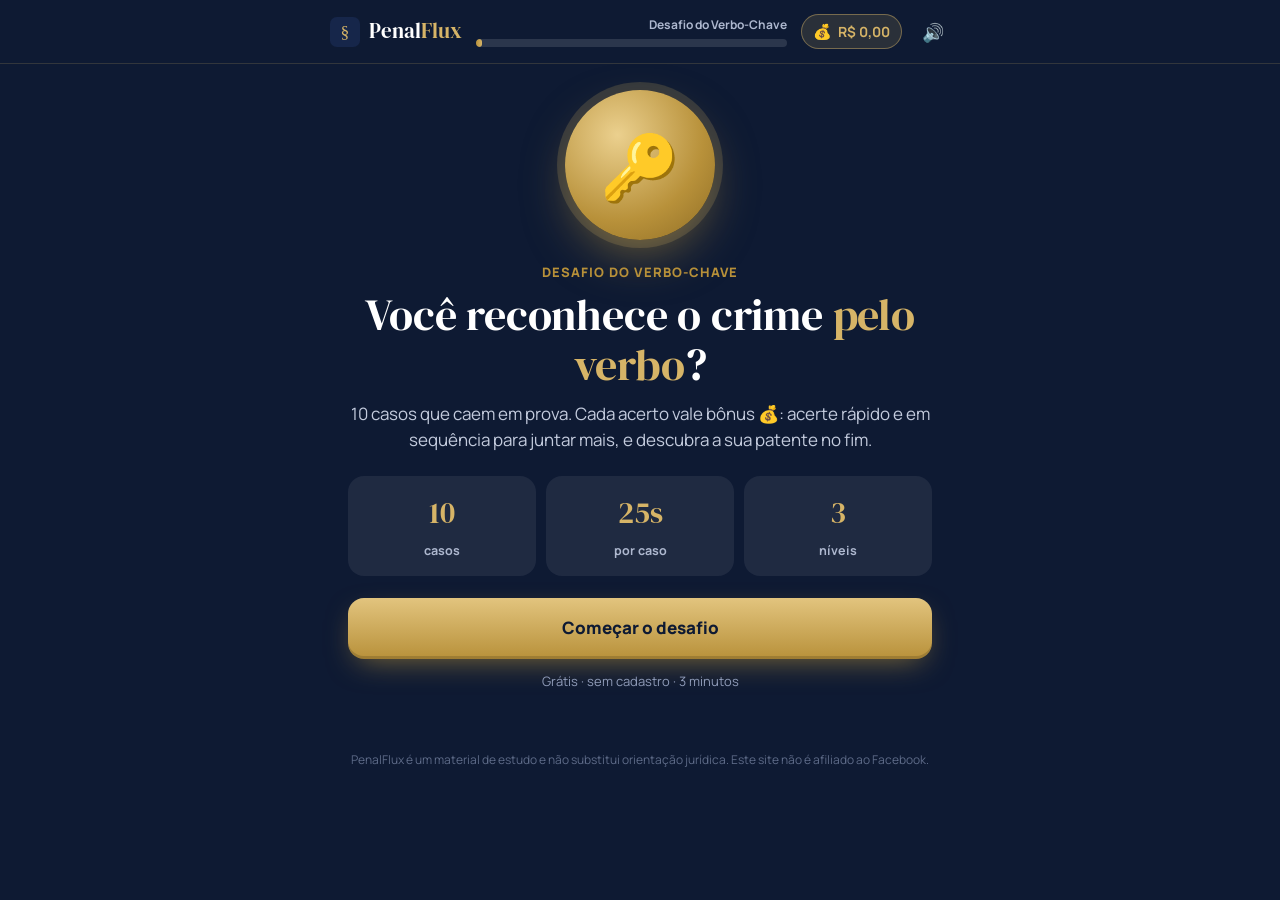
==== index.html @ 619a13f4 "Desafio do Verbo-Chave vira a página principal (/ e /j/); página de vendas vai para /vendas/ e /j/ve" ====
<!DOCTYPE html>
<html lang="pt-BR">
<head>
<meta charset="UTF-8">
<meta name="viewport" content="width=device-width, initial-scale=1">
<title>Desafio do Verbo-Chave · PenalFlux</title>
<meta name="description" content="10 casos reais de Direito Penal. Descubra o crime pelo verbo, junte bônus e veja sua patente.">
<link rel="preconnect" href="https://fonts.googleapis.com"><link rel="preconnect" href="https://fonts.gstatic.com" crossorigin>
<link href="https://fonts.googleapis.com/css2?family=DM+Serif+Display&family=Manrope:wght@400;500;700;800&display=swap" rel="stylesheet">
<link rel="stylesheet" href="/j/qz/q.css?v=4">
<style>
body{background:var(--navy)}
.qtop{border-bottom:1px solid rgba(214,180,103,.18)}
.stage{color:#fff}
.hud{display:flex;gap:8px;justify-content:space-between;align-items:center;margin-bottom:16px}
.chip{background:rgba(255,255,255,.07);border:1px solid rgba(255,255,255,.1);border-radius:99px;padding:7px 13px;font-weight:800;font-size:14px;display:flex;gap:6px;align-items:center;white-space:nowrap}
.chip.hot{background:rgba(214,180,103,.16);border-color:rgba(214,180,103,.5);color:var(--gold2)}
.timer{height:6px;border-radius:99px;background:rgba(255,255,255,.1);overflow:hidden;margin-bottom:18px}
.timer i{display:block;height:100%;background:linear-gradient(90deg,#7BD3A8,var(--gold2));width:100%;transition:width 1s linear}
.timer.low i{background:#E06A7A}
.case{background:#fff;color:var(--ink);border-radius:22px;padding:22px}
.case .lvl{font-size:12.5px;font-weight:800;letter-spacing:.08em;text-transform:uppercase;color:var(--gold)}
.case p.sc{font-size:18px;line-height:1.5;margin-top:8px}
.case .opts{margin-top:18px}
.exp{margin-top:14px;border-radius:16px;padding:16px;font-size:15.5px;background:var(--bg)}
.exp .vb{display:inline-block;font-family:var(--serif);font-size:24px;background:linear-gradient(100deg,transparent 2%,var(--goldhl) 4%,var(--goldhl) 96%,transparent 98%) no-repeat 0 85%/100% 45%;margin:4px 0}
.pts{position:fixed;left:50%;top:38%;transform:translate(-50%,-50%);font-family:var(--serif);font-size:54px;color:var(--gold2);pointer-events:none;animation:pop 1s ease forwards;text-shadow:0 6px 30px rgba(0,0,0,.4);z-index:30}
@keyframes pop{0%{opacity:0;transform:translate(-50%,-30%) scale(.6)}25%{opacity:1;transform:translate(-50%,-50%) scale(1.08)}100%{opacity:0;transform:translate(-50%,-110%) scale(1)}}
.conf{position:fixed;top:40%;left:50%;font-size:22px;pointer-events:none;z-index:29;animation:fly 1s ease-out forwards}
@keyframes fly{to{transform:translate(var(--x),var(--y)) rotate(var(--r));opacity:0}}
.shake{animation:shake .4s}
@keyframes shake{25%{transform:translateX(-6px)}50%{transform:translateX(6px)}75%{transform:translateX(-3px)}}
.badge-big{width:150px;height:150px;margin:0 auto;border-radius:50%;background:radial-gradient(circle at 35% 30%,#EBD08E,#B8913A 60%,#8E6C24);display:flex;align-items:center;justify-content:center;font-size:64px;box-shadow:0 0 0 8px rgba(214,180,103,.18),0 20px 50px -10px rgba(184,145,58,.6);animation:in .6s ease both}
.stats{display:grid;grid-template-columns:repeat(3,1fr);gap:10px;margin-top:20px}
.stats div{background:rgba(255,255,255,.07);border-radius:16px;padding:14px 6px;text-align:center}
.stats b{display:block;font-family:var(--serif);font-weight:400;font-size:30px;color:var(--gold2)}
.stats span{font-size:12.5px;color:#AEB8CF;font-weight:700}
.dots{display:flex;gap:6px;justify-content:center;margin-top:16px}
.dots i{width:12px;height:12px;border-radius:50%;background:rgba(255,255,255,.15)}
.dots i.ok{background:#7BD3A8}.dots i.no{background:#E06A7A}
.rev{background:#fff;color:var(--ink);border-radius:20px;padding:18px;margin-top:18px}
.rev li{margin:6px 0 0 18px;font-size:15px}
.light{background:var(--bg);color:var(--ink);border-radius:24px;padding:22px 16px;margin:24px -6px 0}
footer{color:#5E6B88}
</style>
<script>!function(f,b,e,v,n,t,s){if(f.fbq)return;n=f.fbq=function(){n.callMethod?n.callMethod.apply(n,arguments):n.queue.push(arguments)};if(!f._fbq)f._fbq=n;n.push=n;n.loaded=!0;n.version='2.0';n.queue=[];t=b.createElement(e);t.async=!0;t.src=v;s=b.getElementsByTagName(e)[0];s.parentNode.insertBefore(t,s)}(window,document,'script','https://connect.facebook.net/en_US/fbevents.js');fbq('init','1021288667656467');fbq('track','PageView');</script>
<noscript><img height="1" width="1" style="display:none" src="https://www.facebook.com/tr?id=1021288667656467&ev=PageView&noscript=1"/></noscript>
<script src="https://tracker.appdigitalhub.com.br/tracker.js" async data-endpoint="https://tracker.appdigitalhub.com.br" data-checkout="appdigitalhub.com.br/c/"></script>
</head>
<body>
<header class="qtop"><div class="in">
  <div class="qlogo"><svg viewBox="0 0 512 512" aria-hidden="true"><rect width="512" height="512" rx="116" fill="#16264A"/><text x="256" y="350" text-anchor="middle" font-family="Georgia,serif" font-size="300" fill="#D6B467">§</text></svg><b style="font-weight:400">Penal<span>Flux</span></b></div>
  <div class="prog"><small id="pt">Desafio do Verbo-Chave</small><div class="bar"><i id="pb"></i></div></div>
  <span id="wl"></span>
</div></header>
<main class="stage" id="stage"></main>
<footer>PenalFlux é um material de estudo e não substitui orientação jurídica. Este site não é afiliado ao Facebook.</footer>
<div class="scrim" id="scrim" role="dialog" aria-modal="true"><div class="modal" id="modal"></div></div>
<script src="/j/qz/depoimentos.js?v=1"></script>
<script src="/j/qz/fx.js?v=1"></script>
<script src="/j/qz/oferta.js?v=5"></script>
<script>
(function () {
  'use strict';
  var TIME = 25;
  var C = [
    { lvl: 'Nível 1 · Crimes contra o patrimônio', s: 'No ponto de ônibus, alguém tira o celular do bolso de uma pessoa distraída, sem que ela perceba.', o: [['Furto', 'art. 155'], ['Roubo', 'art. 157'], ['Estelionato', 'art. 171']], a: 0, vb: 'subtrair', e: '<b>Subtrair</b> coisa alheia, sem violência nem ameaça, é furto. Se tivesse empurrado ou ameaçado a vítima, seria roubo.' },
    { lvl: 'Nível 1 · Crimes contra o patrimônio', s: 'Um homem mostra uma faca e manda a vítima entregar o celular. Ela entrega com medo.', o: [['Furto', 'art. 155'], ['Roubo', 'art. 157'], ['Extorsão', 'art. 158']], a: 1, vb: 'subtrair mediante grave ameaça', e: 'É o mesmo <b>subtrair</b> do furto, mas com <b>grave ameaça</b> ou violência. Essa expressão transforma o furto em roubo e muda a pena.' },
    { lvl: 'Nível 1 · Crimes contra o patrimônio', s: 'Um falso vendedor anuncia uma TV na internet, convence a vítima de que o produto existe e ela faz o Pix. A TV nunca chega.', o: [['Furto mediante fraude', 'art. 155, § 4º'], ['Estelionato', 'art. 171'], ['Extorsão', 'art. 158']], a: 1, vb: 'obter vantagem induzindo em erro', e: 'No estelionato a vítima é <b>induzida em erro</b> e entrega o dinheiro por vontade própria. No furto mediante fraude, a fraude só distrai a vítima para o agente <b>subtrair</b>.' },
    { lvl: 'Nível 1 · Crimes contra o patrimônio', s: 'Lucas pega emprestado o notebook de um amigo. Semanas depois, decide ficar com ele e vende o aparelho.', o: [['Furto', 'art. 155'], ['Estelionato', 'art. 171'], ['Apropriação indébita', 'art. 168']], a: 2, vb: 'apropriar-se', e: 'Lucas já tinha a <b>posse</b> do notebook (emprestado) e depois resolveu <b>se apropriar</b> dele: apropriação indébita. Não houve subtração, então não é furto.' },
    { lvl: 'Nível 1 · Crimes contra o patrimônio', s: 'Um criminoso liga para o comerciante: “ou você me deposita R$ 500 todo mês, ou eu ponho fogo na sua loja”.', o: [['Roubo', 'art. 157'], ['Extorsão', 'art. 158'], ['Ameaça', 'art. 147']], a: 1, vb: 'constranger para obter vantagem', e: 'Ele <b>constrange</b> a vítima, com grave ameaça, a fazer algo (depositar) para obter <b>vantagem econômica</b>: extorsão. No roubo, o agente subtrai a coisa na hora.' },
    { lvl: 'Nível 2 · Crimes contra a administração pública', s: 'O fiscal diz ao dono do bar: “ou você me paga R$ 5 mil, ou eu interdito o seu estabelecimento”.', o: [['Concussão', 'art. 316'], ['Corrupção passiva', 'art. 317'], ['Corrupção ativa', 'art. 333']], a: 0, vb: 'exigir', e: 'Servidor que <b>exige</b> vantagem em razão da função comete concussão. Se ele só tivesse <b>pedido</b>, seria corrupção passiva.' },
    { lvl: 'Nível 2 · Crimes contra a administração pública', s: 'O servidor do cartório diz: “se você me der R$ 100, eu adianto o seu processo na fila”.', o: [['Concussão', 'art. 316'], ['Corrupção passiva', 'art. 317'], ['Prevaricação', 'art. 319']], a: 1, vb: 'solicitar', e: '<b>Solicitar</b> (pedir) ou <b>receber</b> vantagem indevida é corrupção passiva. Não houve imposição, então não é concussão.' },
    { lvl: 'Nível 2 · Crimes contra a administração pública', s: 'Parado na blitz, o motorista estende R$ 200 ao policial e diz: “deixa passar essa”.', o: [['Corrupção ativa', 'art. 333'], ['Corrupção passiva', 'art. 317'], ['Concussão', 'art. 316']], a: 0, vb: 'oferecer', e: 'Quem <b>oferece</b> vantagem ao servidor comete corrupção ativa. O policial que aceitasse responderia por corrupção passiva.' },
    { lvl: 'Nível 2 · Crimes contra a administração pública', s: 'Um servidor leva para casa, e fica para si, o notebook da repartição que estava sob a guarda dele por causa do cargo.', o: [['Furto', 'art. 155'], ['Apropriação indébita', 'art. 168'], ['Peculato', 'art. 312']], a: 2, vb: 'apropriar-se', e: 'Funcionário público que <b>se apropria</b> de bem que tem a posse <b>em razão do cargo</b> comete peculato. Se fosse um particular, seria apropriação indébita.' },
    { lvl: 'Chefão · A pegadinha das bancas', s: 'Irritado, João escreve no grupo do trabalho que o colega Pedro “é um ladrão”, sem contar nenhum fato.', o: [['Calúnia', 'art. 138'], ['Difamação', 'art. 139'], ['Injúria', 'art. 140']], a: 2, vb: 'ofender a dignidade', e: 'Chamar alguém de ladrão, sem apontar um fato concreto, é <b>injúria</b>: ofende a dignidade. Calúnia exige <b>imputar falsamente um fato</b> definido como crime (“ele furtou o celular da Maria ontem”).' }
  ];
  var st = document.getElementById('stage'), pb = document.getElementById('pb'), pt = document.getElementById('pt');
  var i = 0, streak = 0, best = 0, res = [], timer = null, left = TIME;
  var X = window.PFX, EARN = { acerto: 0, rapido: 0, seq: 0 };
  var wl = document.getElementById('wl'); X.wallet(wl.parentNode); X.muteButton(wl.parentNode); wl.remove();

  function intro() {
    pb.style.width = '2%';
    st.innerHTML = '<div class="screen center"><div class="badge-big">🔑</div>' +
      '<span class="kicker" style="display:block;margin-top:22px">Desafio do Verbo-Chave</span>' +
      '<h1 style="font-size:clamp(32px,8vw,44px);margin-top:8px">Você reconhece o crime <span style="color:var(--gold2)">pelo verbo</span>?</h1>' +
      '<p style="color:#C3CBDD;margin-top:12px;font-size:17px">10 casos que caem em prova. Cada acerto vale bônus 💰: acerte rápido e em sequência para juntar mais, e descubra a sua patente no fim.</p>' +
      '<div class="stats" style="margin-top:22px"><div><b>' + C.length + '</b><span>casos</span></div><div><b>' + TIME + 's</b><span>por caso</span></div><div><b>3</b><span>níveis</span></div></div>' +
      '<button class="btn gold block" id="go" style="margin-top:22px">Começar o desafio</button><p style="margin-top:12px;font-size:13px;color:#8F9BB8">Grátis · sem cadastro · 3 minutos</p></div>';
    document.getElementById('go').onclick = function () { X.play('select'); window.PFOffer.trackCustom('QuizStart', { quiz: 'desafio' }); play(); };
  }

  function hud() {
    return '<div class="hud"><span class="chip">Caso ' + (i + 1) + '/' + C.length + '</span><span class="chip">' + res.filter(function (r) { return r.ok; }).length + ' acertos</span><span class="chip ' + (streak >= 2 ? 'hot' : '') + '">🔥 ' + streak + '</span></div>';
  }

  function play() {
    var c = C[i]; left = TIME;
    pb.style.width = Math.round(i / C.length * 100) + '%'; pt.textContent = 'Caso ' + (i + 1) + ' de ' + C.length;
    st.innerHTML = '<div class="screen">' + hud() + '<div class="timer" id="tm"><i id="ti"></i></div>' +
      '<div class="case" id="cs"><span class="lvl">' + c.lvl + '</span><p class="sc">' + c.s + '</p><p class="muted" style="margin-top:6px">Qual é o crime?</p>' +
      '<div class="opts">' + c.o.map(function (o, k) { return '<button class="opt" data-k="' + k + '"><span class="em">' + 'ABC'[k] + '</span><span>' + o[0] + '<small>' + o[1] + '</small></span></button>'; }).join('') + '</div><div id="ex"></div></div></div>';
    st.querySelectorAll('.opt').forEach(function (b) { b.onclick = function () { answer(+b.dataset.k); }; });
    var ti = document.getElementById('ti'), tm = document.getElementById('tm');
    requestAnimationFrame(function () { ti.style.width = '100%'; });
    clearInterval(timer);
    timer = setInterval(function () {
      left--; ti.style.width = Math.max(0, left / TIME * 100) + '%';
      if (left <= 7) { tm.classList.add('low'); if (left > 0) X.play('tick'); }
      if (left <= 0) { clearInterval(timer); answer(-1); }
    }, 1000);
    window.scrollTo(0, 0);
  }

  function burst() {
    var em = ['⭐', '✨', '🔑', '⚖️'];
    for (var k = 0; k < 14; k++) {
      var d = document.createElement('span'); d.className = 'conf'; d.textContent = em[k % em.length];
      d.style.setProperty('--x', (Math.random() * 320 - 160) + 'px'); d.style.setProperty('--y', (Math.random() * -260 - 40) + 'px'); d.style.setProperty('--r', (Math.random() * 360) + 'deg');
      document.body.appendChild(d); setTimeout(function (n) { return function () { n.remove(); }; }(d), 1100);
    }
  }

  function answer(k) {
    clearInterval(timer);
    var c = C[i], ok = k === c.a, gained = 0;
    st.querySelectorAll('.opt').forEach(function (x, j) { x.disabled = true; if (j === c.a) x.classList.add('right'); else if (j === k) x.classList.add('wrong'); });
    if (ok) {
      streak++; best = Math.max(best, streak);
      X.play('right'); X.buzz(30); burst();
      var btn = st.querySelectorAll('.opt')[c.a];
      // acerto R$ 0,50 · rápido (15 s ou mais sobrando) + R$ 0,20 · sequência de 3 ou mais + R$ 0,10 (o teto deixa espaço para o bônus de conclusão)
      var cap = function (v) { return Math.max(0, Math.min(v, 9 - X.total)); };
      var a1 = cap(0.5), a2 = left >= 15 ? cap(0.5 + 0.2) - a1 : 0, a3 = streak >= 3 ? cap(a1 + a2 + 0.1) - a1 - a2 : 0;
      a2 = Math.max(0, Math.round(a2 * 100) / 100); a3 = Math.max(0, Math.round(a3 * 100) / 100);
      gained = a1 + a2 + a3;
      EARN.acerto += X.earn(a1, '', btn); EARN.rapido += a2; EARN.seq += a3;
      if (a2 + a3 > 0) setTimeout(function () { X.earn(a2 + a3, a3 ? 'sequência' : 'rápido', document.getElementById('cs')); }, 450);
    } else { streak = 0; X.play('wrong'); X.buzz([40, 60, 40]); document.getElementById('cs').classList.add('shake'); }
    res.push({ ok: ok, c: c });
    var last = i === C.length - 1;
    document.getElementById('ex').innerHTML = '<div class="exp"><b style="color:' + (ok ? 'var(--green)' : 'var(--wine)') + '">' + (ok ? (streak >= 3 ? 'Sequência de ' + streak + '! 🔥' : 'Acertou!') : k < 0 ? 'Tempo esgotado.' : 'Errou, mas agora não erra mais.') + '</b>' +
      '<div style="margin-top:6px;font-size:13px;font-weight:800;color:var(--ink3);text-transform:uppercase;letter-spacing:.06em">Verbo-chave</div><div class="vb">' + c.vb + '</div><p style="color:var(--ink2)">' + c.e + '</p></div>' +
      '<button class="btn navy block" id="nx" style="margin-top:14px">' + (last ? 'Ver minha patente e meu bônus' : 'Próximo caso') + '</button>';
    st.querySelector('.hud').outerHTML = hud();
    document.getElementById('nx').onclick = function () {
      X.play('tap');
      i++;
      if (i >= C.length) return finish();
      if (i === 5) return levelUp('Nível 2 desbloqueado', 'Crimes contra a administração pública', 'Aqui as bancas trocam um verbo e a resposta muda: exigir, solicitar, apropriar-se.');
      if (i === C.length - 1) return levelUp('Último caso', 'O chefão: a pegadinha das bancas', 'Calúnia, difamação ou injúria? Esta derruba muita gente.');
      play();
    };
  }

  function levelUp(t, sub, txt) {
    var ok = res.filter(function (r) { return r.ok; }).length;
    st.innerHTML = '<div class="screen center" style="padding-top:20px"><div class="badge-big" style="width:110px;height:110px;font-size:46px">' + (i === C.length - 1 ? '👑' : '🏛️') + '</div>' +
      '<span class="kicker" style="display:block;margin-top:20px">' + t + '</span><h2 style="font-size:32px;margin-top:6px">' + sub + '</h2>' +
      '<p style="color:#C3CBDD;margin-top:10px">' + txt + '</p>' +
      '<div class="stats"><div><b>' + ok + '/' + i + '</b><span>acertos</span></div><div><b style="font-size:24px">' + X.brl(X.total) + '</b><span>bônus juntado</span></div><div><b>' + best + '</b><span>melhor sequência</span></div></div>' +
      '<button class="btn gold block" id="nx" style="margin-top:22px">Continuar</button></div>';
    X.play('level'); X.buzz([20, 30, 20]);
    document.getElementById('nx').onclick = function () { X.play('tap'); play(); };
  }

  function finish() {
    pb.style.width = '100%'; pt.textContent = 'Resultado';
    var ok = res.filter(function (r) { return r.ok; }).length;
    var N = C.length;
    var R = ok === N ? ['👑', 'Delegado(a) do Verbo', 'Acerto total. Você já pensa pelo verbo: agora é levar isso para os 405 dispositivos do Código.']
      : ok >= 7 ? ['🕵️', 'Investigador(a)', 'Você reconhece a maioria dos crimes pelo verbo. Os erros mostram exatamente onde a banca vai tentar te pegar.']
      : ok >= 4 ? ['🛡️', 'Agente', 'Você já acerta parte dos casos, mas os crimes parecidos ainda te confundem. É aí que se perdem pontos.']
      : ['🎖️', 'Recruta', 'Os crimes parecidos ainda se misturam. A boa notícia: com o verbo-chave, cada um passa a ter uma regra de uma frase.'];
    window.PFOffer.trackCustom('QuizComplete', { quiz: 'desafio', acertos: ok });
    var miss = res.filter(function (r) { return !r.ok; });
    st.innerHTML = '<div class="screen"><div class="center"><div class="badge-big">' + R[0] + '</div>' +
      '<span class="kicker" style="display:block;margin-top:20px">Sua patente</span><h1 style="font-size:clamp(32px,8vw,42px);margin-top:6px">' + R[1] + '</h1>' +
      '<div class="dots">' + res.map(function (r) { return '<i class="' + (r.ok ? 'ok' : 'no') + '"></i>'; }).join('') + '</div>' +
      '<div class="stats"><div><b>' + ok + '/' + C.length + '</b><span>acertos</span></div><div><b style="font-size:24px">' + X.brl(X.total) + '</b><span>bônus nos casos</span></div><div><b>' + best + '</b><span>melhor sequência</span></div></div>' +
      '<p style="color:#C3CBDD;margin-top:16px;font-size:16.5px">' + R[2] + '</p><a class="btn gold block" href="#oferta" id="seeb" style="margin-top:18px">Resgatar meu bônus 💰</a></div>' +
      (miss.length ? '<div class="rev"><span class="kicker">O que revisar</span><ul>' + miss.map(function (r) { return '<li><b>' + r.c.o[r.c.a][0] + '</b> (' + r.c.o[r.c.a][1] + '): verbo <b>' + r.c.vb + '</b></li>'; }).join('') + '</ul><p class="muted" style="margin-top:10px">No PenalFlux, o que você erra volta nos flashcards até fixar.</p></div>' : '') +
      '<div class="light"><h2 style="font-size:28px" class="center">Foram ' + C.length + ' casos. O Código tem 405 dispositivos.</h2>' +
      '<p class="center" style="color:var(--ink2);margin-top:8px;font-size:15.5px">No PenalFlux, cada um vem com o verbo-chave, a lei atualizada até 2026, a explicação em português simples, um exemplo e simulados no estilo das bancas.</p>' +
      '<img src="/j/qz/telas.webp" alt="Telas do app PenalFlux" width="1100" height="464" style="border-radius:14px;margin-top:16px">' +
      '<div id="oferta" style="margin-top:16px"></div></div></div>';
    var nc = EARN.acerto + EARN.rapido + EARN.seq;
    X.play('fanfare');
    var fin = X.fill('', document.querySelector('.badge-big'));
    document.getElementById('seeb').onclick = function (e) { e.preventDefault(); X.play('tap'); document.getElementById('oferta').scrollIntoView({ behavior: 'smooth', block: 'start' }); };
    setTimeout(function () {
      window.PFOffer.render(document.getElementById('oferta'), { lines: [['Acertos (' + ok + ' de ' + N + ')', EARN.acerto], ['Respostas rápidas', EARN.rapido], ['Sequências de acerto', EARN.seq], ['Bônus por concluir o desafio', fin]], title: 'Você juntou esse bônus no desafio. Ele fica guardado para você usar no Completo.', cta: 'Quero o Completo: os 405 dispositivos' });
    }, 500);
    window.PFOffer.track('ViewContent', { content_name: 'PenalFlux · resultado do desafio', currency: 'BRL', value: 29.9 });
    window.scrollTo(0, 0);
  }

  intro();
})();
</script>
</body>
</html>
---- j/qz/q.css ----
:root{--navy:#0E1A33;--navy2:#16264A;--gold:#B8913A;--gold2:#D6B467;--goldhl:#EAD8A6;--goldbg:#F7F0DE;--wine:#7B1E2B;--winebg:#F6E8EA;--bg:#F3F4F7;--ink:#0E1A33;--ink2:#4E5A73;--ink3:#8A93A8;--line:#E2E5EC;--green:#1E7F5C;--greenbg:#E4F2EC;--serif:'DM Serif Display',Georgia,serif}
*{box-sizing:border-box;margin:0;padding:0}
body{font-family:Manrope,system-ui,sans-serif;color:var(--ink);background:var(--bg);font-size:17px;line-height:1.55;-webkit-font-smoothing:antialiased;min-height:100vh}
button{font:inherit;cursor:pointer;border:0;background:none;color:inherit}
a{color:inherit}
img{max-width:100%;height:auto;display:block}
:focus-visible{outline:3px solid var(--gold);outline-offset:3px;border-radius:8px}
h1,h2,h3.serif{font-family:var(--serif);font-weight:400;letter-spacing:-.2px;line-height:1.12}
.mark{background:linear-gradient(100deg,transparent 2%,var(--goldhl) 4%,var(--goldhl) 96%,transparent 98%) no-repeat 0 85%/100% 45%;padding:0 .08em}

/* topo */
.qtop{background:var(--navy);color:#fff;padding:14px 18px;position:sticky;top:0;z-index:20}
.qtop .in{max-width:620px;margin:0 auto;display:flex;align-items:center;gap:14px}
.qlogo{display:flex;align-items:center;gap:9px;font-family:var(--serif);font-size:21px;white-space:nowrap}
.qlogo svg{width:30px;height:30px}
.qlogo span{color:var(--gold2)}
.prog{flex:1;display:flex;flex-direction:column;gap:5px}
.prog small{font-size:12px;color:#AEB8CF;font-weight:700;text-align:right}
.bar{height:8px;background:rgba(255,255,255,.12);border-radius:99px;overflow:hidden}
.bar i{display:block;height:100%;width:0;background:linear-gradient(90deg,var(--gold),var(--gold2));border-radius:99px;transition:width .45s ease}
.back{color:#AEB8CF;font-size:22px;line-height:1;padding:2px 6px;visibility:hidden}
.back.on{visibility:visible}

/* palco */
.stage{max-width:620px;margin:0 auto;padding:26px 18px 60px}
.screen{animation:in .35s ease both}
@keyframes in{from{opacity:0;transform:translateY(10px)}to{opacity:1;transform:none}}
.kicker{font-size:13px;font-weight:800;letter-spacing:.08em;text-transform:uppercase;color:var(--gold)}
.q h2{font-size:clamp(26px,6.4vw,34px);margin-top:8px}
.q .help{color:var(--ink2);margin-top:8px;font-size:15.5px}
.opts{display:grid;gap:10px;margin-top:22px}
.opt{display:flex;align-items:center;gap:14px;text-align:left;background:#fff;border:2px solid var(--line);border-radius:16px;padding:15px 16px;font-weight:700;font-size:16.5px;transition:border-color .15s,transform .1s,background .15s;width:100%}
.opt:hover{border-color:var(--gold2)}
.opt:active{transform:scale(.99)}
.opt .em{font-size:24px;width:30px;text-align:center;flex:none}
.opt small{display:block;font-weight:500;color:var(--ink3);font-size:13.5px}
.opt.sel{border-color:var(--gold);background:var(--goldbg)}
.opt.right{border-color:var(--green);background:var(--greenbg)}
.opt.wrong{border-color:var(--wine);background:var(--winebg)}
.opt:disabled{cursor:default}

/* blocos */
.card{background:#fff;border-radius:20px;padding:22px;box-shadow:0 14px 40px -26px rgba(14,26,51,.45)}
.dark{background:radial-gradient(700px 360px at 80% 0,#1D3062,transparent 60%),var(--navy);color:#fff;border-radius:22px;padding:26px 22px}
.dark .help,.dark p{color:#C3CBDD}
.btn{display:inline-flex;align-items:center;justify-content:center;gap:10px;padding:17px 26px;border-radius:16px;font-weight:800;font-size:17px;text-decoration:none;transition:transform .12s,filter .15s;text-align:center}
.btn:hover{filter:brightness(1.05)}.btn:active{transform:scale(.98)}
.btn.gold{background:linear-gradient(180deg,#E2C47E,#B8913A);color:var(--navy);box-shadow:0 10px 30px -10px rgba(184,145,58,.7),inset 0 -3px 0 rgba(0,0,0,.15)}
.btn.go{background:var(--green);color:#fff;box-shadow:0 10px 26px -10px rgba(30,127,92,.7)}
.btn.navy{background:var(--navy);color:#fff}
.btn.ghost{background:#fff;border:2px solid var(--line);color:var(--ink)}
.btn.block{width:100%}
.muted{color:var(--ink3);font-size:13.5px}
.center{text-align:center}
.fb{margin-top:16px;border-radius:14px;padding:14px 16px;font-size:15.5px;background:#fff;border-left:5px solid var(--gold)}
.fb b.ok{color:var(--green)}.fb b.no{color:var(--wine)}

/* análise */
.load{text-align:center;padding-top:30px}
.ring{width:132px;height:132px;margin:0 auto;position:relative}
.ring svg{width:100%;height:100%;transform:rotate(-90deg)}
.ring b{position:absolute;inset:0;display:flex;align-items:center;justify-content:center;font-family:var(--serif);font-size:38px}
.steps{list-style:none;margin:26px auto 0;max-width:420px;text-align:left;display:grid;gap:12px}
.steps li{display:flex;gap:12px;align-items:center;color:var(--ink3);font-weight:700;font-size:15.5px;transition:color .3s}
.steps li i{width:24px;height:24px;border-radius:50%;border:2px solid var(--line);flex:none;display:flex;align-items:center;justify-content:center;font-style:normal;font-size:14px;color:#fff;transition:all .3s}
.steps li.done{color:var(--ink)}
.steps li.done i{background:var(--green);border-color:var(--green)}

/* oferta */
.offer{margin-top:22px}
.plan{background:#fff;border:2px solid var(--gold);border-radius:22px;padding:22px;position:relative;box-shadow:0 24px 50px -30px rgba(14,26,51,.6)}
.plan .badge{position:absolute;top:-13px;left:50%;transform:translateX(-50%);background:var(--gold);color:var(--navy);font-weight:800;font-size:13px;padding:5px 14px;border-radius:99px;white-space:nowrap}
.plan h3{font-family:var(--serif);font-weight:400;font-size:28px;margin-top:6px}
.plan ul{list-style:none;display:grid;gap:8px;margin:14px 0}
.plan li{display:grid;grid-template-columns:22px 1fr;gap:8px;font-size:15.5px}
.plan li svg{width:20px;height:20px;color:var(--green);margin-top:2px}
.price{margin:10px 0 14px}
.price s{color:var(--ink3);font-size:15px}
.price b{display:block;font-family:var(--serif);font-weight:400;font-size:50px;line-height:1.05}
.price small{color:var(--ink2);font-size:13px;font-weight:700}
.alt{margin-top:14px;background:#fff;border-radius:18px;padding:16px 18px;display:flex;align-items:center;gap:14px;justify-content:space-between;border:1px solid var(--line)}
.alt b{display:block;font-size:16px}.alt span{font-size:13.5px;color:var(--ink2)}
.alt .btn{padding:12px 16px;font-size:15px;flex:none}
.pay{display:flex;gap:8px;justify-content:center;margin-top:12px;font-size:12.5px;font-weight:700;color:var(--ink2)}
.pay span{background:var(--bg);border-radius:8px;padding:4px 9px}
.guar{display:flex;gap:16px;align-items:center;margin-top:18px}
.seal{width:76px;height:76px;flex:none;border-radius:50%;background:radial-gradient(circle at 35% 30%,#EBD08E,#B8913A);display:flex;align-items:center;justify-content:center;text-align:center;color:var(--navy);font-weight:800;line-height:1}
.seal b{font-family:var(--serif);font-weight:400;font-size:30px;display:block}
.seal span{font-size:10px}
.guar p{font-size:14.5px;color:var(--ink2)}
.faq details{background:#fff;border-radius:14px;padding:14px 16px;margin-top:8px}
.faq summary{font-weight:800;cursor:pointer;font-size:15.5px}
.faq p{color:var(--ink2);font-size:15px;margin-top:8px}

/* pop-up */
.scrim{position:fixed;inset:0;background:rgba(8,14,30,.65);display:none;align-items:center;justify-content:center;z-index:50;padding:20px}
.scrim.show{display:flex}
.modal{background:#fff;border-radius:24px;max-width:480px;width:100%;padding:26px;max-height:92vh;overflow:auto}
.modal h3{font-family:var(--serif);font-weight:400;font-size:27px;line-height:1.15}
.modal p{color:var(--ink2);margin-top:8px;font-size:15.5px}
.up{text-align:center}
.up .tag{display:inline-block;background:var(--goldbg);color:#8E6C24;font-weight:800;font-size:13px;padding:6px 14px;border-radius:99px}
.up h3{margin-top:12px}
.up ul{list-style:none;text-align:left;display:grid;gap:8px;margin:18px 0;font-size:15px}
.up li{display:grid;grid-template-columns:22px 1fr;gap:8px}
.up li svg{width:20px;height:20px;color:var(--green);margin-top:2px}
.up .px{margin:6px 0 16px}
.up .px s{color:var(--ink3);font-size:15px}
.up .px b{display:block;font-family:var(--serif);font-weight:400;font-size:52px;line-height:1.05}
.up .px small{color:var(--ink2);font-size:13px;font-weight:700}
.up .no{display:block;margin:14px auto 0;color:var(--ink3);font-size:14px;text-decoration:underline}
footer{max-width:620px;margin:0 auto;padding:0 18px 40px;font-size:12px;color:var(--ink3);text-align:center}

/* som e carteira */
.mute{font-size:18px;line-height:1;padding:6px;border-radius:10px;flex:none}
.mute:hover{background:rgba(255,255,255,.08)}
.wallet{display:flex;align-items:center;gap:6px;background:rgba(214,180,103,.14);border:1px solid rgba(214,180,103,.45);color:var(--gold2);border-radius:99px;padding:5px 11px;font-weight:800;font-size:14px;white-space:nowrap;flex:none}
.wallet .wi{font-size:15px}
.wallet.pop{animation:wpop .5s ease}
@keyframes wpop{0%{transform:scale(1)}35%{transform:scale(1.22);background:rgba(214,180,103,.35)}100%{transform:scale(1)}}
.earn{position:absolute;transform:translateX(-50%);z-index:60;pointer-events:none;background:linear-gradient(180deg,#F3DC9B,#C9A24A);color:var(--navy);font-weight:800;font-size:15px;padding:7px 13px;border-radius:99px;box-shadow:0 10px 26px -8px rgba(184,145,58,.8);white-space:nowrap;animation:earn 1.3s ease forwards}
@keyframes earn{0%{opacity:0;margin-top:0;transform:translateX(-50%) scale(.7)}18%{opacity:1;transform:translateX(-50%) scale(1.05)}70%{opacity:1;margin-top:-60px;transform:translateX(-50%) scale(1)}100%{opacity:0;margin-top:-90px}}
@media (max-width:420px){.qlogo b{display:none}}

/* final: revelação do bônus */
.vault{background:radial-gradient(600px 300px at 50% 0,#2A3F78,transparent 70%),var(--navy);color:#fff;border-radius:24px;padding:26px 20px;text-align:center;border:1px solid rgba(214,180,103,.35);position:relative;overflow:hidden}
.vault .big{font-family:var(--serif);font-size:62px;line-height:1;color:var(--gold2);margin-top:8px;text-shadow:0 8px 40px rgba(214,180,103,.35)}
.vault p{color:#C3CBDD;font-size:15.5px;margin-top:8px}
.vault .lines{margin:16px auto 0;max-width:360px;text-align:left;display:grid;gap:6px;font-size:14.5px}
.vault .lines div{display:flex;justify-content:space-between;color:#C3CBDD;border-bottom:1px dashed rgba(255,255,255,.12);padding-bottom:5px}
.vault .lines b{color:#fff}
.deal{background:#fff;border:2px solid var(--gold);border-radius:22px;padding:20px;margin-top:16px;box-shadow:0 24px 50px -30px rgba(14,26,51,.6)}
.deal .row{display:flex;justify-content:space-between;align-items:baseline;font-size:15.5px;padding:6px 0;color:var(--ink2)}
.deal .row.b{color:var(--green);font-weight:800}
.deal .row s{color:var(--ink3)}
.deal .tot{display:flex;justify-content:space-between;align-items:baseline;border-top:1px solid var(--line);margin-top:6px;padding-top:12px}
.deal .tot b{font-family:var(--serif);font-weight:400;font-size:46px;line-height:1}
.how{display:grid;gap:10px;margin-top:18px}
.how div{display:flex;gap:12px;align-items:center;background:#fff;border-radius:14px;padding:12px 14px;font-size:15px}
.how i{width:30px;height:30px;border-radius:50%;background:var(--goldbg);color:#8E6C24;display:flex;align-items:center;justify-content:center;font-style:normal;font-weight:800;flex:none}
.stick{position:fixed;left:0;right:0;bottom:0;z-index:40;background:rgba(14,26,51,.97);backdrop-filter:blur(8px);padding:10px 14px calc(10px + env(safe-area-inset-bottom));display:none;align-items:center;justify-content:space-between;gap:12px;color:#fff;border-top:1px solid rgba(214,180,103,.3)}
.stick.show{display:flex}
.stick b{font-size:15px}.stick span{display:block;font-size:12.5px;color:#AEB8CF}
.stick .btn{padding:12px 18px;font-size:15px}

/* app por dentro (celular animado) */
.demo{margin-top:16px;background:radial-gradient(500px 260px at 50% 0,#22356A,transparent 70%),var(--navy);border-radius:24px;padding:24px 16px 20px;color:#fff;text-align:center}
.demo h3{font-family:var(--serif);font-weight:400;font-size:26px}
.demo>p{color:#C3CBDD;font-size:14.5px;margin-top:4px}
.phone{width:236px;margin:18px auto 0;border-radius:36px;padding:9px;background:linear-gradient(160deg,#2B3B63,#0A1228);box-shadow:0 30px 60px -20px rgba(0,0,0,.7),inset 0 0 0 2px rgba(255,255,255,.08);position:relative}
.phone .scr{position:relative;border-radius:28px;overflow:hidden;aspect-ratio:390/760;background:#fff}
.phone .scr img{position:absolute;inset:0;width:100%;height:100%;object-fit:cover;object-position:top;opacity:0;transition:opacity .6s ease,transform 3.2s ease;transform:scale(1.04)}
.phone .scr img.on{opacity:1;transform:scale(1)}
.phone .scr video{position:absolute;inset:0;width:100%;height:100%;object-fit:cover}
.phone .notch{position:absolute;top:14px;left:50%;transform:translateX(-50%);width:76px;height:18px;border-radius:99px;background:#0A1228;z-index:2}
.phone .play{position:absolute;right:-8px;bottom:22px;z-index:3;width:42px;height:42px;border-radius:50%;background:var(--gold);color:var(--navy);font-size:16px;box-shadow:0 8px 20px -6px rgba(0,0,0,.6)}
.demo .cap{margin-top:14px;min-height:46px}
.demo .cap b{display:block;font-size:16px}
.demo .cap span{font-size:13.5px;color:#AEB8CF}
.demo .dts{display:flex;gap:6px;justify-content:center;margin-top:10px}
.demo .dts button{width:8px;height:8px;border-radius:99px;background:rgba(255,255,255,.22);transition:all .3s}
.demo .dts button.on{width:22px;background:var(--gold2)}

/* bônus do Completo */
.bns{margin:16px 0 4px}
.bns .hd{display:flex;align-items:center;justify-content:space-between;gap:8px}
.bns .hd b{font-size:16px}
.bns .hd span{font-size:12.5px;font-weight:800;color:var(--green);background:var(--greenbg);padding:4px 10px;border-radius:99px}
.bgrid{display:grid;grid-template-columns:repeat(2,1fr);gap:10px;margin-top:12px}
.bcard{border:1px solid var(--line);border-radius:16px;overflow:hidden;background:var(--bg);text-align:left;position:relative}
.bcard img{width:100%;aspect-ratio:390/300;object-fit:cover;object-position:50% 16%;border-bottom:1px solid var(--line)}
.bcard div{padding:9px 10px 11px}
.bcard small{display:block;font-size:11px;font-weight:800;letter-spacing:.06em;text-transform:uppercase;color:var(--gold)}
.bcard b{display:block;font-size:13.5px;line-height:1.3;margin-top:2px}
.bcard .inc{position:absolute;top:8px;right:8px;background:var(--green);color:#fff;font-size:10.5px;font-weight:800;padding:3px 8px;border-radius:99px}
.base{display:flex;gap:10px;align-items:center;background:var(--goldbg);border-radius:14px;padding:10px 12px;font-size:14px;margin-top:10px}
.base b{font-weight:800}

/* depoimentos */
.depos{margin-top:18px}
.depos h3{font-family:var(--serif);font-weight:400;font-size:26px;text-align:center}
.depos>p{text-align:center;color:var(--ink3);font-size:14px;margin-top:2px}
.dtrack{display:flex;gap:12px;overflow-x:auto;scroll-snap-type:x mandatory;padding:14px 2px 8px;margin:0 -2px;scrollbar-width:none;-webkit-overflow-scrolling:touch}
.dtrack::-webkit-scrollbar{display:none}
.dcard{flex:0 0 82%;max-width:330px;scroll-snap-align:center;background:#fff;border-radius:18px;padding:16px;box-shadow:0 14px 34px -24px rgba(14,26,51,.5);border:1px solid var(--line);text-align:left}
.dcard.print{padding:8px}
.dcard.print img{border-radius:12px;width:100%;max-height:420px;object-fit:contain;background:var(--bg);cursor:zoom-in}
.dcard .st{color:#E0A526;letter-spacing:2px;font-size:15px}
.dcard p{font-size:15px;margin-top:8px;color:var(--ink)}
.dcard .who{display:flex;gap:10px;align-items:center;margin-top:12px}
.dcard .who img,.dcard .who i{width:38px;height:38px;border-radius:50%;object-fit:cover;flex:none;background:var(--goldbg);display:flex;align-items:center;justify-content:center;font-style:normal;font-weight:800;color:#8E6C24}
.dcard .who b{display:block;font-size:14px}.dcard .who span{font-size:12.5px;color:var(--ink3)}
.dcard.ph{border:2px dashed var(--gold2);background:var(--goldbg);display:flex;flex-direction:column;justify-content:center;min-height:190px;color:#8E6C24}
.dnav{display:flex;gap:8px;justify-content:center}
.dnav button{width:36px;height:36px;border-radius:50%;background:#fff;border:1px solid var(--line);font-size:18px;color:var(--ink)}
.dmini{margin-top:14px;border-top:1px solid var(--line);padding-top:12px}
.dmini .dtrack{padding-top:4px}
.dmini .dcard{flex-basis:88%;box-shadow:none;background:var(--bg)}
.zoom{position:fixed;inset:0;background:rgba(8,14,30,.88);z-index:70;display:flex;align-items:center;justify-content:center;padding:20px}
.zoom img{max-height:92vh;border-radius:12px}
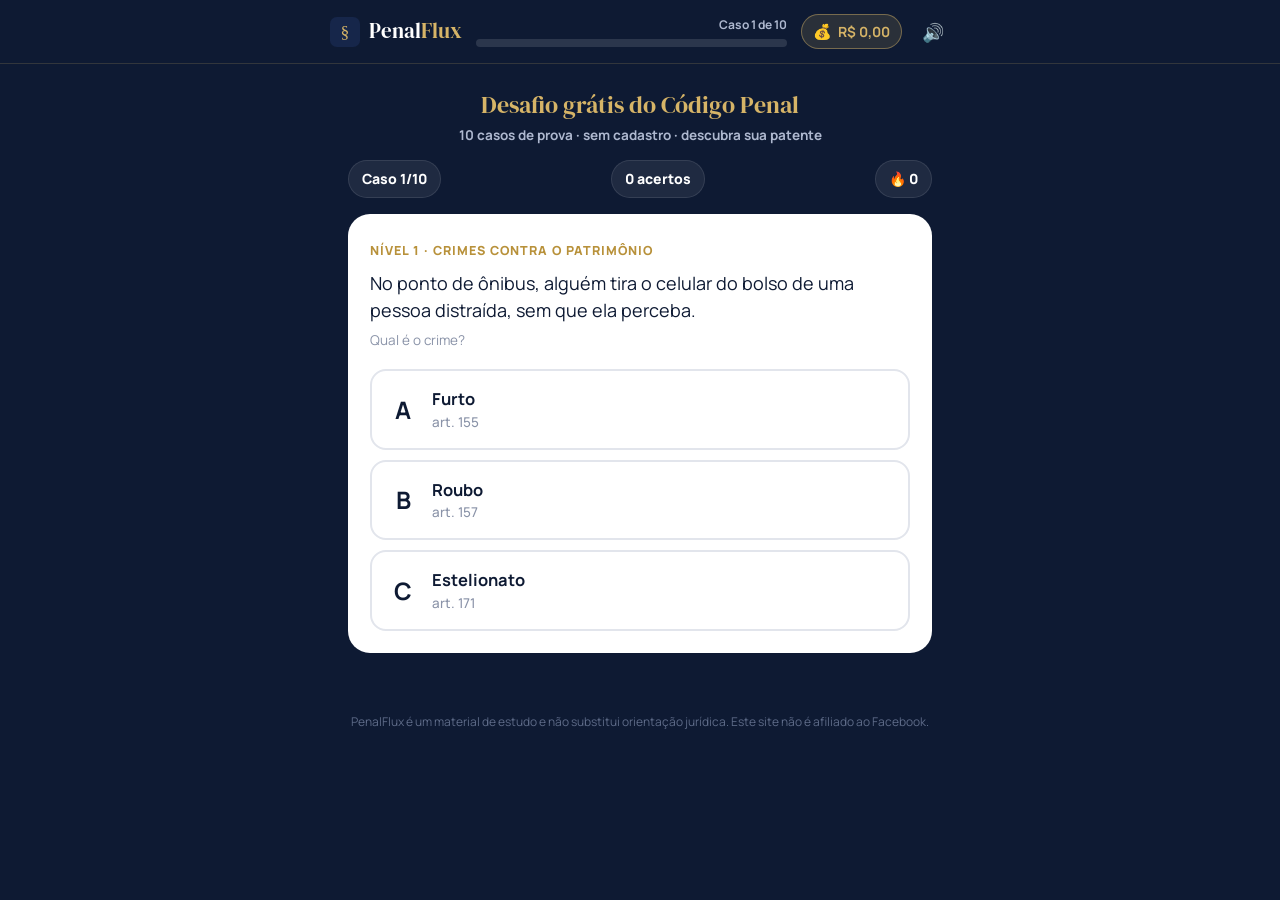
==== commit 0ac52dcd: "Mesma mudança nas cópias do desafio em / e /j/ Co-Authored-By: Claude Opus 5.5 <noreply@anthropic.co" ====
--- a/index.html
+++ b/index.html
@@ -42,6 +42,7 @@
 .rev li{margin:6px 0 0 18px;font-size:15px}
 .light{background:var(--bg);color:var(--ink);border-radius:24px;padding:22px 16px;margin:24px -6px 0}
 footer{color:#5E6B88}
+.welcome{text-align:center;margin:-4px 0 14px}.welcome b{display:block;font-family:var(--serif);font-weight:400;font-size:24px;color:var(--gold2)}.welcome span{display:block;font-size:13.5px;color:#AEB8CF;font-weight:700;margin-top:2px}
 </style>
 <script>!function(f,b,e,v,n,t,s){if(f.fbq)return;n=f.fbq=function(){n.callMethod?n.callMethod.apply(n,arguments):n.queue.push(arguments)};if(!f._fbq)f._fbq=n;n.push=n;n.loaded=!0;n.version='2.0';n.queue=[];t=b.createElement(e);t.async=!0;t.src=v;s=b.getElementsByTagName(e)[0];s.parentNode.insertBefore(t,s)}(window,document,'script','https://connect.facebook.net/en_US/fbevents.js');fbq('init','1021288667656467');fbq('track','PageView');</script>
 <noscript><img height="1" width="1" style="display:none" src="https://www.facebook.com/tr?id=1021288667656467&ev=PageView&noscript=1"/></noscript>
@@ -57,8 +58,8 @@
 <footer>PenalFlux é um material de estudo e não substitui orientação jurídica. Este site não é afiliado ao Facebook.</footer>
 <div class="scrim" id="scrim" role="dialog" aria-modal="true"><div class="modal" id="modal"></div></div>
 <script src="/j/qz/depoimentos.js?v=1"></script>
-<script src="/j/qz/fx.js?v=1"></script>
-<script src="/j/qz/oferta.js?v=5"></script>
+<script src="/j/qz/fx.js?v=2"></script>
+<script src="/j/qz/oferta.js?v=6"></script>
 <script>
 (function () {
   'use strict';
@@ -75,10 +76,16 @@
     { lvl: 'Nível 2 · Crimes contra a administração pública', s: 'Um servidor leva para casa, e fica para si, o notebook da repartição que estava sob a guarda dele por causa do cargo.', o: [['Furto', 'art. 155'], ['Apropriação indébita', 'art. 168'], ['Peculato', 'art. 312']], a: 2, vb: 'apropriar-se', e: 'Funcionário público que <b>se apropria</b> de bem que tem a posse <b>em razão do cargo</b> comete peculato. Se fosse um particular, seria apropriação indébita.' },
     { lvl: 'Chefão · A pegadinha das bancas', s: 'Irritado, João escreve no grupo do trabalho que o colega Pedro “é um ladrão”, sem contar nenhum fato.', o: [['Calúnia', 'art. 138'], ['Difamação', 'art. 139'], ['Injúria', 'art. 140']], a: 2, vb: 'ofender a dignidade', e: 'Chamar alguém de ladrão, sem apontar um fato concreto, é <b>injúria</b>: ofende a dignidade. Calúnia exige <b>imputar falsamente um fato</b> definido como crime (“ele furtou o celular da Maria ontem”).' }
   ];
+  var KEYS = { furto: 0, roubo: 1, estelionato: 2, golpe: 2, pix: 2, apropriacao: 3, extorsao: 4, concussao: 5, exigir: 5, corrupcao: 6, propina: 6, ativa: 7, peculato: 8, injuria: 9, calunia: 9 };
+  var Q = (new URLSearchParams(location.search).get('caso') || '').toLowerCase().normalize('NFD').replace(/[^a-z0-9]/g, '');
+  var FIRST = KEYS.hasOwnProperty(Q) ? KEYS[Q] : (/^\d+$/.test(Q) && +Q >= 1 && +Q <= C.length ? +Q - 1 : 0);
+  if (FIRST > 0) { var mv = C.splice(FIRST, 1)[0]; mv = Object.assign({}, mv, { lvl: 'Caso de abertura · ' + mv.lvl.split('·').pop().trim() }); C.unshift(mv); }
+  var started = false;
   var st = document.getElementById('stage'), pb = document.getElementById('pb'), pt = document.getElementById('pt');
   var i = 0, streak = 0, best = 0, res = [], timer = null, left = TIME;
   var X = window.PFX, EARN = { acerto: 0, rapido: 0, seq: 0 };
   var wl = document.getElementById('wl'); X.wallet(wl.parentNode); X.muteButton(wl.parentNode); wl.remove();
+  var EV = window.PFQ.ev; window.PFQ.init('desafio');
 
   function intro() {
     pb.style.width = '2%';
@@ -88,7 +95,7 @@
       '<p style="color:#C3CBDD;margin-top:12px;font-size:17px">10 casos que caem em prova. Cada acerto vale bônus 💰: acerte rápido e em sequência para juntar mais, e descubra a sua patente no fim.</p>' +
       '<div class="stats" style="margin-top:22px"><div><b>' + C.length + '</b><span>casos</span></div><div><b>' + TIME + 's</b><span>por caso</span></div><div><b>3</b><span>níveis</span></div></div>' +
       '<button class="btn gold block" id="go" style="margin-top:22px">Começar o desafio</button><p style="margin-top:12px;font-size:13px;color:#8F9BB8">Grátis · sem cadastro · 3 minutos</p></div>';
-    document.getElementById('go').onclick = function () { X.play('select'); window.PFOffer.trackCustom('QuizStart', { quiz: 'desafio' }); play(); };
+    document.getElementById('go').onclick = function () { X.play('select'); EV('start'); window.PFOffer.trackCustom('QuizStart', { quiz: 'desafio' }); play(); };
   }
 
   function hud() {
@@ -98,10 +105,14 @@
   function play() {
     var c = C[i]; left = TIME;
     pb.style.width = Math.round(i / C.length * 100) + '%'; pt.textContent = 'Caso ' + (i + 1) + ' de ' + C.length;
-    st.innerHTML = '<div class="screen">' + hud() + '<div class="timer" id="tm"><i id="ti"></i></div>' +
+    var first = i === 0;
+    st.innerHTML = '<div class="screen">' + (first ? '<div class="welcome"><b>Desafio grátis do Código Penal</b><span>10 casos de prova · sem cadastro · descubra sua patente</span></div>' : '') + hud() + (first ? '' : '<div class="timer" id="tm"><i id="ti"></i></div>') +
       '<div class="case" id="cs"><span class="lvl">' + c.lvl + '</span><p class="sc">' + c.s + '</p><p class="muted" style="margin-top:6px">Qual é o crime?</p>' +
       '<div class="opts">' + c.o.map(function (o, k) { return '<button class="opt" data-k="' + k + '"><span class="em">' + 'ABC'[k] + '</span><span>' + o[0] + '<small>' + o[1] + '</small></span></button>'; }).join('') + '</div><div id="ex"></div></div></div>';
     st.querySelectorAll('.opt').forEach(function (b) { b.onclick = function () { answer(+b.dataset.k); }; });
+    clearInterval(timer);
+    window.scrollTo(0, 0);
+    if (first) return;
     var ti = document.getElementById('ti'), tm = document.getElementById('tm');
     requestAnimationFrame(function () { ti.style.width = '100%'; });
     clearInterval(timer);
@@ -110,7 +121,6 @@
       if (left <= 7) { tm.classList.add('low'); if (left > 0) X.play('tick'); }
       if (left <= 0) { clearInterval(timer); answer(-1); }
     }, 1000);
-    window.scrollTo(0, 0);
   }
 
   function burst() {
@@ -125,6 +135,8 @@
   function answer(k) {
     clearInterval(timer);
     var c = C[i], ok = k === c.a, gained = 0;
+    if (!started) { started = true; EV('start', { first: FIRST + 1 }); window.PFOffer.trackCustom('QuizStart', { quiz: 'desafio' }); }
+    EV('c' + (i + 1), { ok: ok, t: TIME - Math.max(0, left) });
     st.querySelectorAll('.opt').forEach(function (x, j) { x.disabled = true; if (j === c.a) x.classList.add('right'); else if (j === k) x.classList.add('wrong'); });
     if (ok) {
       streak++; best = Math.max(best, streak);
@@ -148,20 +160,20 @@
       X.play('tap');
       i++;
       if (i >= C.length) return finish();
-      if (i === 5) return levelUp('Nível 2 desbloqueado', 'Crimes contra a administração pública', 'Aqui as bancas trocam um verbo e a resposta muda: exigir, solicitar, apropriar-se.');
-      if (i === C.length - 1) return levelUp('Último caso', 'O chefão: a pegadinha das bancas', 'Calúnia, difamação ou injúria? Esta derruba muita gente.');
+      if (/^Nível 2/.test(C[i].lvl) && !/^Nível 2/.test(C[i - 1].lvl)) return levelUp('Nível 2 desbloqueado', 'Crimes contra a administração pública', 'Aqui as bancas trocam um verbo e a resposta muda: exigir, solicitar, apropriar-se.');
+      if (/^Chefão/.test(C[i].lvl)) return levelUp(i === C.length - 1 ? 'Último caso' : 'Caso chefão', 'O chefão: a pegadinha das bancas', 'Calúnia, difamação ou injúria? Esta derruba muita gente.');
       play();
     };
   }
 
   function levelUp(t, sub, txt) {
     var ok = res.filter(function (r) { return r.ok; }).length;
-    st.innerHTML = '<div class="screen center" style="padding-top:20px"><div class="badge-big" style="width:110px;height:110px;font-size:46px">' + (i === C.length - 1 ? '👑' : '🏛️') + '</div>' +
+    st.innerHTML = '<div class="screen center" style="padding-top:20px"><div class="badge-big" style="width:110px;height:110px;font-size:46px">' + (/^Chefão/.test(C[i].lvl) ? '👑' : '🏛️') + '</div>' +
       '<span class="kicker" style="display:block;margin-top:20px">' + t + '</span><h2 style="font-size:32px;margin-top:6px">' + sub + '</h2>' +
       '<p style="color:#C3CBDD;margin-top:10px">' + txt + '</p>' +
       '<div class="stats"><div><b>' + ok + '/' + i + '</b><span>acertos</span></div><div><b style="font-size:24px">' + X.brl(X.total) + '</b><span>bônus juntado</span></div><div><b>' + best + '</b><span>melhor sequência</span></div></div>' +
       '<button class="btn gold block" id="nx" style="margin-top:22px">Continuar</button></div>';
-    X.play('level'); X.buzz([20, 30, 20]);
+    X.play('level'); X.buzz([20, 30, 20]); EV(/^Chefão/.test(C[i].lvl) ? 'boss' : 'lvl2');
     document.getElementById('nx').onclick = function () { X.play('tap'); play(); };
   }
 
@@ -174,6 +186,7 @@
       : ok >= 4 ? ['🛡️', 'Agente', 'Você já acerta parte dos casos, mas os crimes parecidos ainda te confundem. É aí que se perdem pontos.']
       : ['🎖️', 'Recruta', 'Os crimes parecidos ainda se misturam. A boa notícia: com o verbo-chave, cada um passa a ter uma regra de uma frase.'];
     window.PFOffer.trackCustom('QuizComplete', { quiz: 'desafio', acertos: ok });
+    EV('result', { acertos: ok });
     var miss = res.filter(function (r) { return !r.ok; });
     st.innerHTML = '<div class="screen"><div class="center"><div class="badge-big">' + R[0] + '</div>' +
       '<span class="kicker" style="display:block;margin-top:20px">Sua patente</span><h1 style="font-size:clamp(32px,8vw,42px);margin-top:6px">' + R[1] + '</h1>' +
@@ -196,7 +209,7 @@
     window.scrollTo(0, 0);
   }
 
-  intro();
+  play();
 })();
 </script>
 </body>
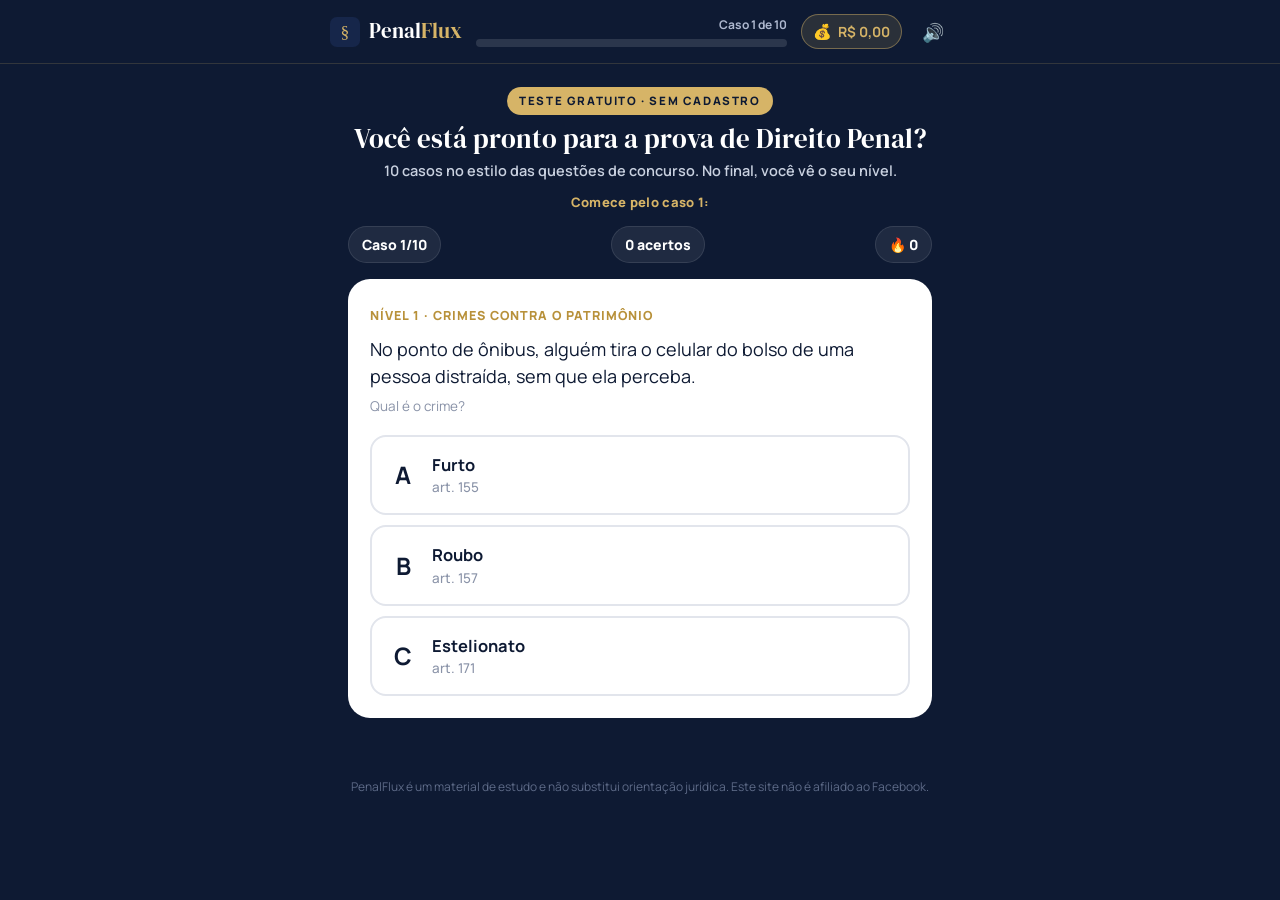
==== commit a7b363ac: "Volta o teste A/B em /j/ e nova entrada do quiz: teste gratuito, casos no estilo de concurso, veja s" ====
--- a/index.html
+++ b/index.html
@@ -42,7 +42,7 @@
 .rev li{margin:6px 0 0 18px;font-size:15px}
 .light{background:var(--bg);color:var(--ink);border-radius:24px;padding:22px 16px;margin:24px -6px 0}
 footer{color:#5E6B88}
-.welcome{text-align:center;margin:-4px 0 14px}.welcome b{display:block;font-family:var(--serif);font-weight:400;font-size:24px;color:var(--gold2)}.welcome span{display:block;font-size:13.5px;color:#AEB8CF;font-weight:700;margin-top:2px}
+.welcome{text-align:center;margin:-4px 0 14px}.welcome em{display:inline-block;font-style:normal;font-weight:800;font-size:11.5px;letter-spacing:1.6px;color:var(--navy,#0E1A33);background:var(--gold2,#D6B467);border-radius:99px;padding:5px 12px;margin-bottom:9px}.welcome b{display:block;font-family:var(--serif);font-weight:400;font-size:27px;line-height:1.12;color:#fff}.welcome span{display:block;font-size:14.5px;color:#C9D1E0;font-weight:600;margin-top:7px;line-height:1.4}.welcome i{display:block;font-style:normal;font-size:13px;font-weight:800;color:var(--gold2,#D6B467);margin-top:10px;letter-spacing:.3px}
 </style>
 <script>!function(f,b,e,v,n,t,s){if(f.fbq)return;n=f.fbq=function(){n.callMethod?n.callMethod.apply(n,arguments):n.queue.push(arguments)};if(!f._fbq)f._fbq=n;n.push=n;n.loaded=!0;n.version='2.0';n.queue=[];t=b.createElement(e);t.async=!0;t.src=v;s=b.getElementsByTagName(e)[0];s.parentNode.insertBefore(t,s)}(window,document,'script','https://connect.facebook.net/en_US/fbevents.js');fbq('init','1021288667656467');fbq('track','PageView');</script>
 <noscript><img height="1" width="1" style="display:none" src="https://www.facebook.com/tr?id=1021288667656467&ev=PageView&noscript=1"/></noscript>
@@ -58,8 +58,8 @@
 <footer>PenalFlux é um material de estudo e não substitui orientação jurídica. Este site não é afiliado ao Facebook.</footer>
 <div class="scrim" id="scrim" role="dialog" aria-modal="true"><div class="modal" id="modal"></div></div>
 <script src="/j/qz/depoimentos.js?v=1"></script>
-<script src="/j/qz/fx.js?v=2"></script>
-<script src="/j/qz/oferta.js?v=6"></script>
+<script src="/j/qz/fx.js?v=4"></script>
+<script src="/j/qz/oferta.js?v=9"></script>
 <script>
 (function () {
   'use strict';
@@ -106,7 +106,7 @@
     var c = C[i]; left = TIME;
     pb.style.width = Math.round(i / C.length * 100) + '%'; pt.textContent = 'Caso ' + (i + 1) + ' de ' + C.length;
     var first = i === 0;
-    st.innerHTML = '<div class="screen">' + (first ? '<div class="welcome"><b>Desafio grátis do Código Penal</b><span>10 casos de prova · sem cadastro · descubra sua patente</span></div>' : '') + hud() + (first ? '' : '<div class="timer" id="tm"><i id="ti"></i></div>') +
+    st.innerHTML = '<div class="screen">' + (first ? '<div class="welcome"><em>TESTE GRATUITO · SEM CADASTRO</em><b>Você está pronto para a prova de Direito Penal?</b><span>10 casos no estilo das questões de concurso. No final, você vê o seu nível.</span><i>Comece pelo caso 1:</i></div>' : '') + hud() + (first ? '' : '<div class="timer" id="tm"><i id="ti"></i></div>') +
       '<div class="case" id="cs"><span class="lvl">' + c.lvl + '</span><p class="sc">' + c.s + '</p><p class="muted" style="margin-top:6px">Qual é o crime?</p>' +
       '<div class="opts">' + c.o.map(function (o, k) { return '<button class="opt" data-k="' + k + '"><span class="em">' + 'ABC'[k] + '</span><span>' + o[0] + '<small>' + o[1] + '</small></span></button>'; }).join('') + '</div><div id="ex"></div></div></div>';
     st.querySelectorAll('.opt').forEach(function (b) { b.onclick = function () { answer(+b.dataset.k); }; });
